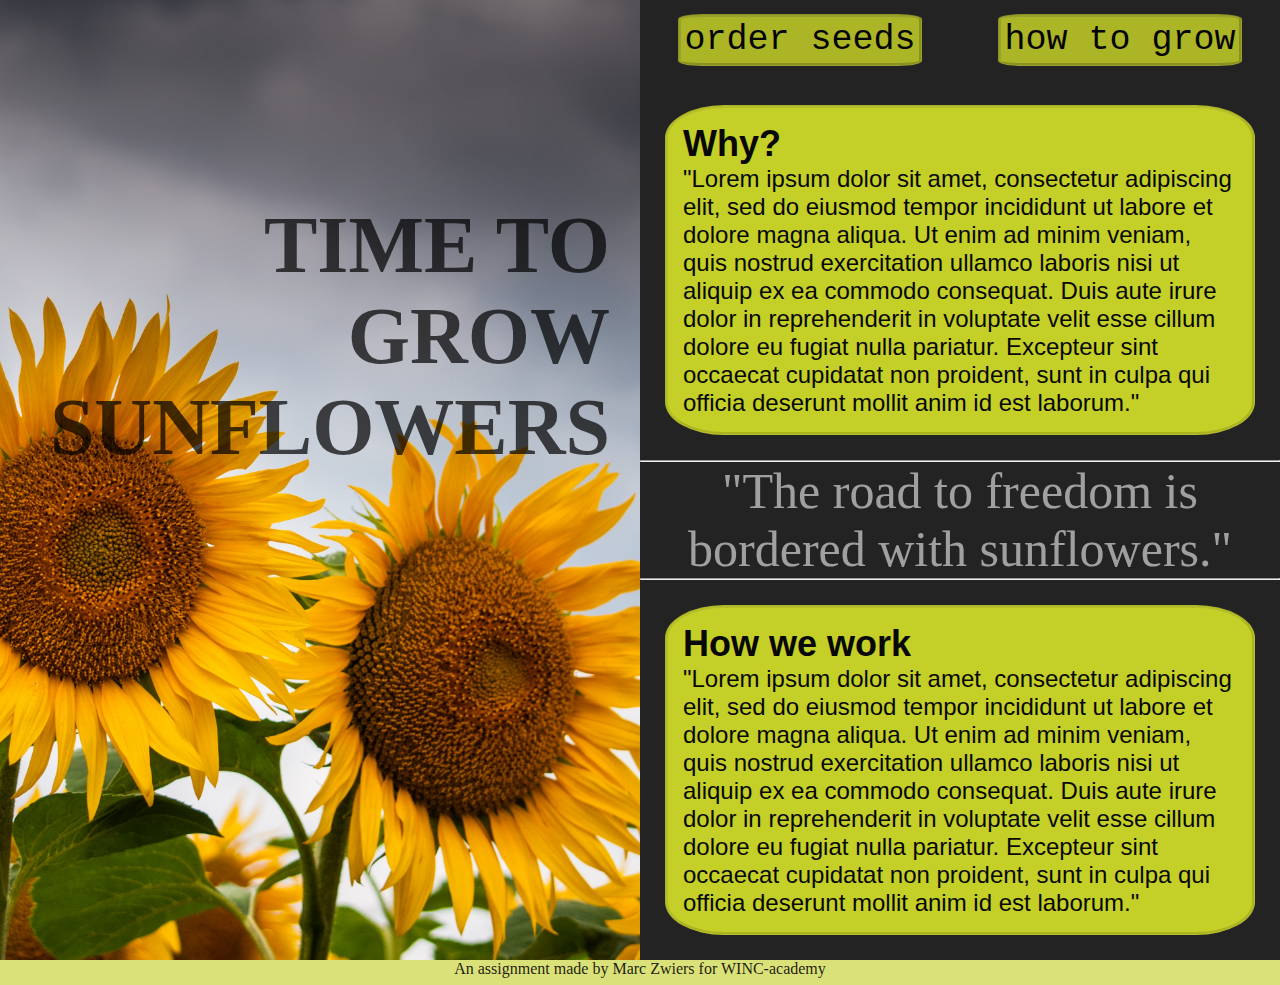
==== index.html @ 0bf5c1c1 "Add files via upload" ====
<!DOCTYPE html>
<html>
    <link rel="stylesheet" type="text/css" href="style-index.css">
    <head>
        <meta charset="UTF-8"/>
        <meta name="viewport" content="width=device-width, initial-scale=1.0">
        <title>Sunflowerseeds for victims of war</title>
    </head>
    <body>
        <div class="grid-container">
        <nav>
<a class="linkbutton" href="order.html">order seeds</a>
<a class="linkbutton" href="howto.html">how to grow</a>
        </nav>
        <header>
           
            <h1>Time to grow <br> sunflowers</h1> 
        </header>
        <main>
            <section>
            <article class="article">
                <h2>Why?</h2>
                <p>"Lorem ipsum dolor sit amet, consectetur adipiscing elit, sed do eiusmod tempor incididunt ut labore et dolore magna aliqua. Ut enim ad minim veniam, quis nostrud exercitation ullamco laboris nisi ut aliquip ex ea commodo consequat. Duis aute irure dolor in reprehenderit in voluptate velit esse cillum dolore eu fugiat nulla pariatur. Excepteur sint occaecat cupidatat non proident, sunt in culpa qui officia deserunt mollit anim id est laborum."</p>
            </article>
                <hr>
                <blockquote title="quote by Martin Firrel">"The road to freedom is bordered with sunflowers."</blockquote>
                <hr>
                <article class="article">
                <h2>How we work</h2>
                <p>"Lorem ipsum dolor sit amet, consectetur adipiscing elit, sed do eiusmod tempor incididunt ut labore et dolore magna aliqua. Ut enim ad minim veniam, quis nostrud exercitation ullamco laboris nisi ut aliquip ex ea commodo consequat. Duis aute irure dolor in reprehenderit in voluptate velit esse cillum dolore eu fugiat nulla pariatur. Excepteur sint occaecat cupidatat non proident, sunt in culpa qui officia deserunt mollit anim id est laborum."</p>
            </article>
            </section>
        </main>
        <footer>An assignment made by Marc Zwiers for WINC-academy</footer>
        </div>
    </body>
</html>
---- style-index.css ----
* {
  margin: 0;
  padding: 0;
}

a {
  text-decoration: none;
}

.grid-container {
  height: 100vh;
  display: grid;
  grid-template-columns: 1fr;
  grid-template-rows: 60px 600px 1fr 20px;
  grid-template-areas:
    "nav"
    "header"
    "main"
    "footer";
}

nav {
  background-color: #000000dc;
  display: flex;
  flex-direction: row;
  justify-content: space-around;
  align-items: center;
  grid-area: nav;
}

.linkbutton {
  background-color: #c4cf27;
  color: rgba(0, 0, 0);
  opacity: 85%;
  font-family: monospace;
  border: rgba(0, 0, 0, 0.199);
  border-radius: 10%;
  border-style: groove;
  padding: 3px;
  font-size: 20px;
  text-align: center;
  opacity: 85%;
}

.linkbutton:hover {
  background-color: #f32167;
}

header {
  background-image: url(picture-index.jpg);
  background-size: cover;
  background-position: center;
  background-repeat: no-repeat;
  background-color: #ffffff;
  grid-area: header;
}

h1 {
  margin-top: 60px;
  font-family: Georgia, "Times New Roman", Times, serif;
  font-size: 3rem;
  text-align: right;
  padding-right: 5px;
  opacity: 70%;
  color: rgb(0, 0, 0);
  text-transform: uppercase;
}

main {
  background-color: #000000dc;
  grid-area: main;
}

.article {
  margin: 25px;
  background-color: #c4cf27;
  color: rgb(8, 8, 8);
  font-family: "Gill Sans", "Gill Sans MT", Calibri, "Trebuchet MS", sans-serif;
  border: rgba(0, 0, 0, 0.13);
  border-radius: 10%;
  border-style: groove;
  padding: 15px;
  font-size: 24px;
}

blockquote {
  font-family: "Times New Roman", Times, serif;
  text-align: center;
  font-size: 50px;
  color: rgba(255, 255, 255, 0.568);
}

footer {
  background-color: #c4cf279f;
  color: rgba(0, 0, 0, 0.877);
  grid-area: footer;
  text-align: center;
}

@media screen and (min-width: 1280px) {
  .grid-container {
    grid-template-columns: 1fr 1fr;
    grid-template-rows: 80px 1fr 25px;
    grid-template-areas:
      "header nav"
      "header main"
      "footer footer";
  }

  h1 {
    margin-top: 200px;
    font-size: 5rem;
    padding-right: 30px;
  }

  .linkbutton {
    font-size: 35px;
  }
}
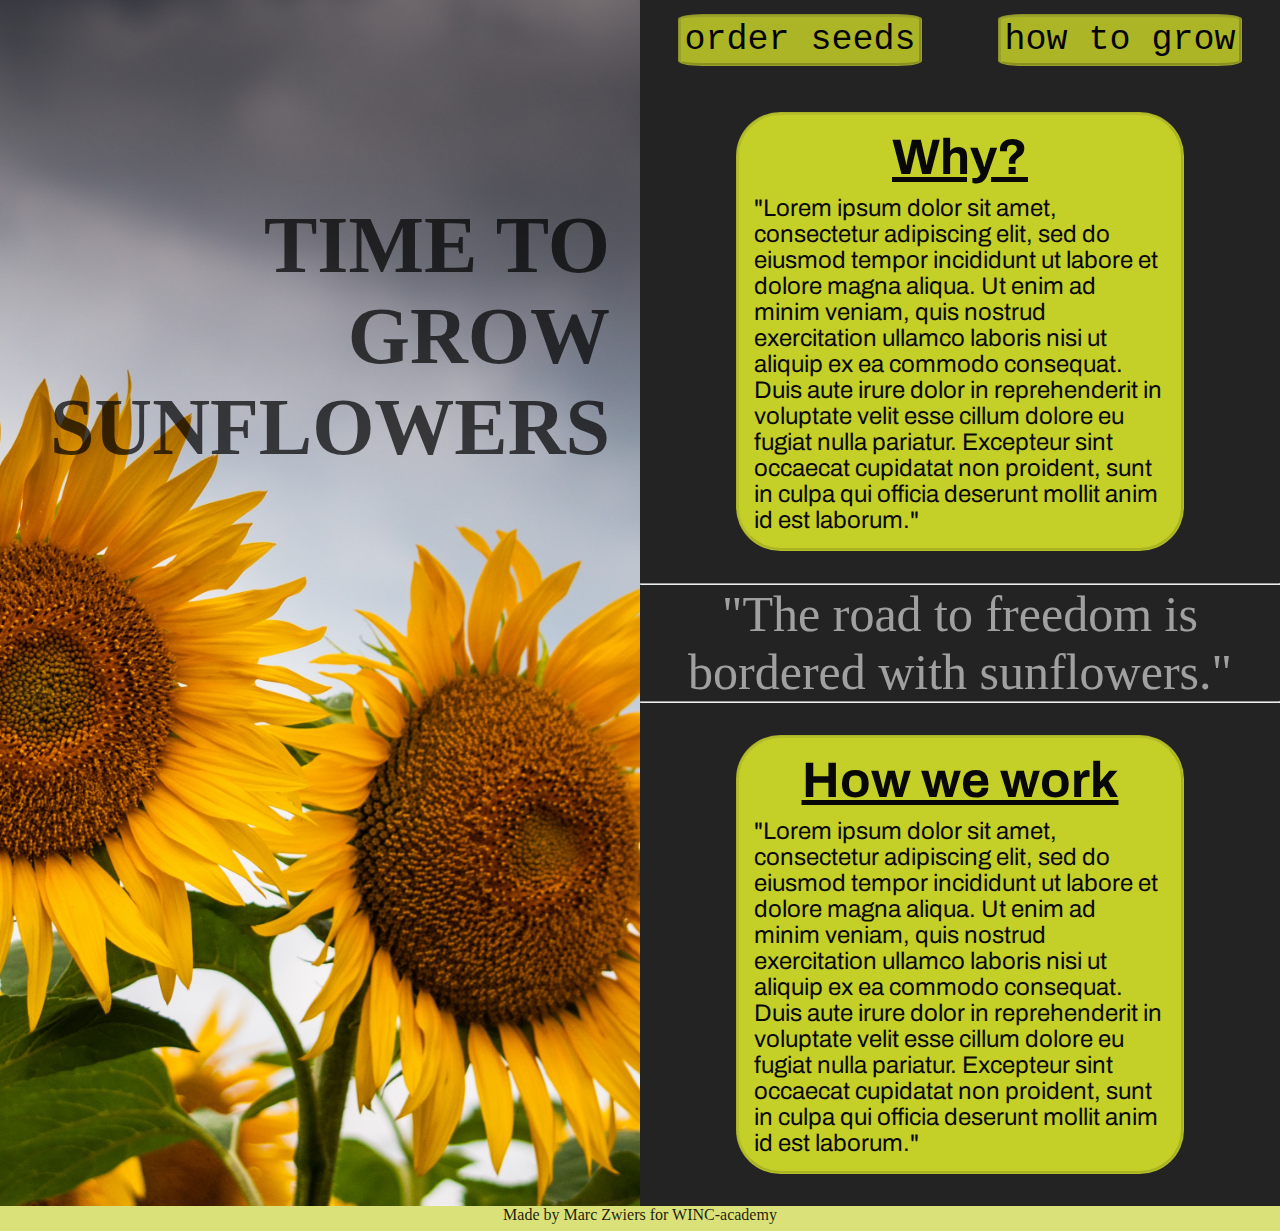
==== commit b0f4f302: "Add files via upload" ====
--- a/index.html
+++ b/index.html
@@ -9,29 +9,28 @@
     <body>
         <div class="grid-container">
         <nav>
-<a class="linkbutton" href="order.html">order seeds</a>
-<a class="linkbutton" href="howto.html">how to grow</a>
+            <a class="linkbutton" href="order.html">order seeds</a>
+            <a class="linkbutton" href="howto.html">how to grow</a>
         </nav>
         <header>
-           
             <h1>Time to grow <br> sunflowers</h1> 
         </header>
         <main>
             <section>
-            <article class="article">
-                <h2>Why?</h2>
-                <p>"Lorem ipsum dolor sit amet, consectetur adipiscing elit, sed do eiusmod tempor incididunt ut labore et dolore magna aliqua. Ut enim ad minim veniam, quis nostrud exercitation ullamco laboris nisi ut aliquip ex ea commodo consequat. Duis aute irure dolor in reprehenderit in voluptate velit esse cillum dolore eu fugiat nulla pariatur. Excepteur sint occaecat cupidatat non proident, sunt in culpa qui officia deserunt mollit anim id est laborum."</p>
-            </article>
+                <article class="article">
+                    <h2>Why?</h2>
+                    <p>"Lorem ipsum dolor sit amet, consectetur adipiscing elit, sed do eiusmod tempor incididunt ut labore et dolore magna aliqua. Ut enim ad minim veniam, quis nostrud exercitation ullamco laboris nisi ut aliquip ex ea commodo consequat. Duis aute irure dolor in reprehenderit in voluptate velit esse cillum dolore eu fugiat nulla pariatur. Excepteur sint occaecat cupidatat non proident, sunt in culpa qui officia deserunt mollit anim id est laborum."</p>
+                </article>
                 <hr>
                 <blockquote title="quote by Martin Firrel">"The road to freedom is bordered with sunflowers."</blockquote>
                 <hr>
                 <article class="article">
-                <h2>How we work</h2>
-                <p>"Lorem ipsum dolor sit amet, consectetur adipiscing elit, sed do eiusmod tempor incididunt ut labore et dolore magna aliqua. Ut enim ad minim veniam, quis nostrud exercitation ullamco laboris nisi ut aliquip ex ea commodo consequat. Duis aute irure dolor in reprehenderit in voluptate velit esse cillum dolore eu fugiat nulla pariatur. Excepteur sint occaecat cupidatat non proident, sunt in culpa qui officia deserunt mollit anim id est laborum."</p>
-            </article>
+                    <h2>How we work</h2>
+                    <p>"Lorem ipsum dolor sit amet, consectetur adipiscing elit, sed do eiusmod tempor incididunt ut labore et dolore magna aliqua. Ut enim ad minim veniam, quis nostrud exercitation ullamco laboris nisi ut aliquip ex ea commodo consequat. Duis aute irure dolor in reprehenderit in voluptate velit esse cillum dolore eu fugiat nulla pariatur. Excepteur sint occaecat cupidatat non proident, sunt in culpa qui officia deserunt mollit anim id est laborum."</p>
+                </article>
             </section>
         </main>
-        <footer>An assignment made by Marc Zwiers for WINC-academy</footer>
+        <footer>Made by Marc Zwiers for WINC-academy</footer>
         </div>
     </body>
 </html>--- a/style-index.css
+++ b/style-index.css
@@ -1,3 +1,5 @@
+@import url("https://fonts.googleapis.com/css2?family=Archivo&display=swap");
+
 * {
   margin: 0;
   padding: 0;
@@ -30,15 +32,14 @@
 
 .linkbutton {
   background-color: #c4cf27;
+  font-family: monospace;
   color: rgba(0, 0, 0);
-  opacity: 85%;
-  font-family: monospace;
+  font-size: 20px;
+  padding: 3px;
+  text-align: center;
   border: rgba(0, 0, 0, 0.199);
   border-radius: 10%;
   border-style: groove;
-  padding: 3px;
-  font-size: 20px;
-  text-align: center;
   opacity: 85%;
 }
 
@@ -59,11 +60,11 @@
   margin-top: 60px;
   font-family: Georgia, "Times New Roman", Times, serif;
   font-size: 3rem;
+  padding-right: 5px;
+  color: rgb(0, 0, 0);
   text-align: right;
-  padding-right: 5px;
+  text-transform: uppercase;
   opacity: 70%;
-  color: rgb(0, 0, 0);
-  text-transform: uppercase;
 }
 
 main {
@@ -74,27 +75,34 @@
 .article {
   margin: 25px;
   background-color: #c4cf27;
+  font-family: "Archivo", sans-serif;
+  padding: 15px;
+  font-size: 24px;
   color: rgb(8, 8, 8);
-  font-family: "Gill Sans", "Gill Sans MT", Calibri, "Trebuchet MS", sans-serif;
   border: rgba(0, 0, 0, 0.13);
   border-radius: 10%;
   border-style: groove;
-  padding: 15px;
-  font-size: 24px;
+}
+
+.article h2 {
+  font-size: 50px;
+  padding-bottom: 10px;
+  text-align: center;
+  text-decoration: underline;
 }
 
 blockquote {
   font-family: "Times New Roman", Times, serif;
-  text-align: center;
   font-size: 50px;
   color: rgba(255, 255, 255, 0.568);
+  text-align: center;
 }
 
 footer {
   background-color: #c4cf279f;
   color: rgba(0, 0, 0, 0.877);
+  text-align: center;
   grid-area: footer;
-  text-align: center;
 }
 
 @media screen and (min-width: 1280px) {
@@ -116,4 +124,8 @@
   .linkbutton {
     font-size: 35px;
   }
+
+  .article {
+    margin: 5% 15% 5% 15%;
+  }
 }
